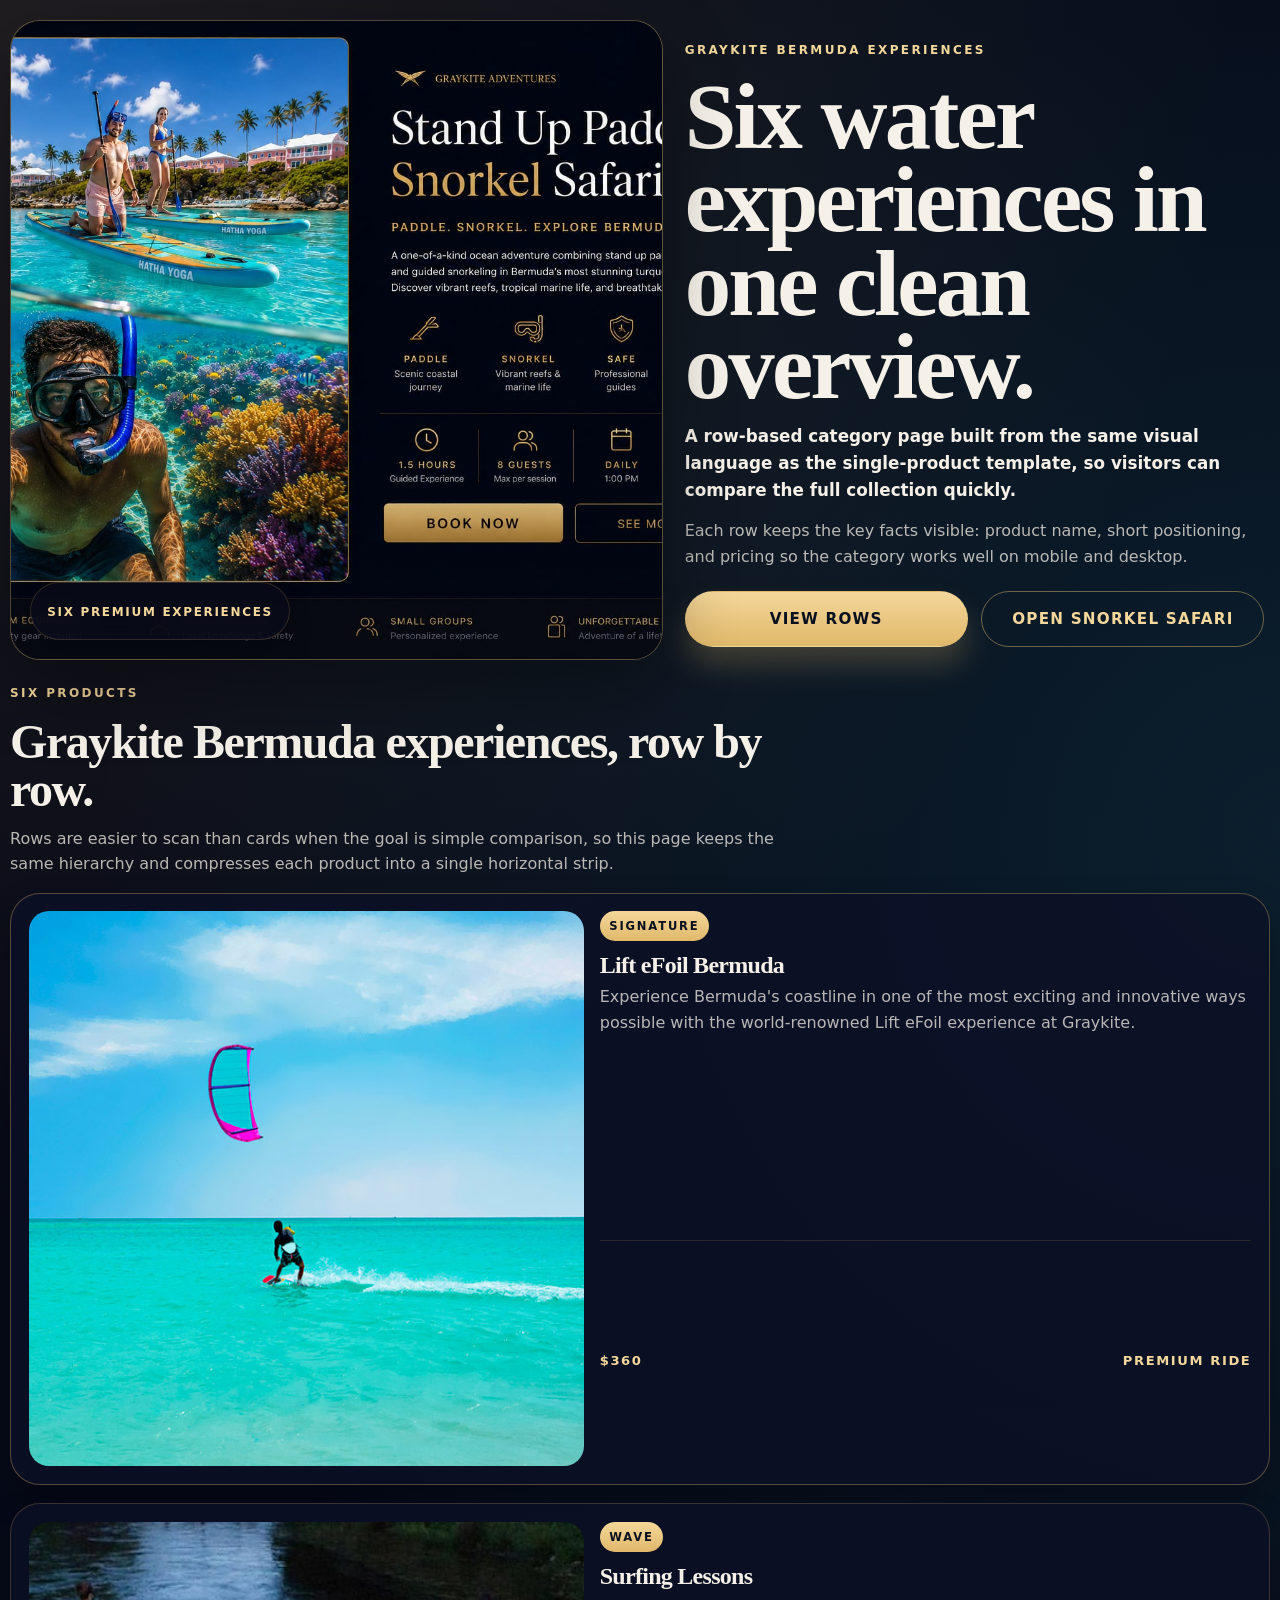
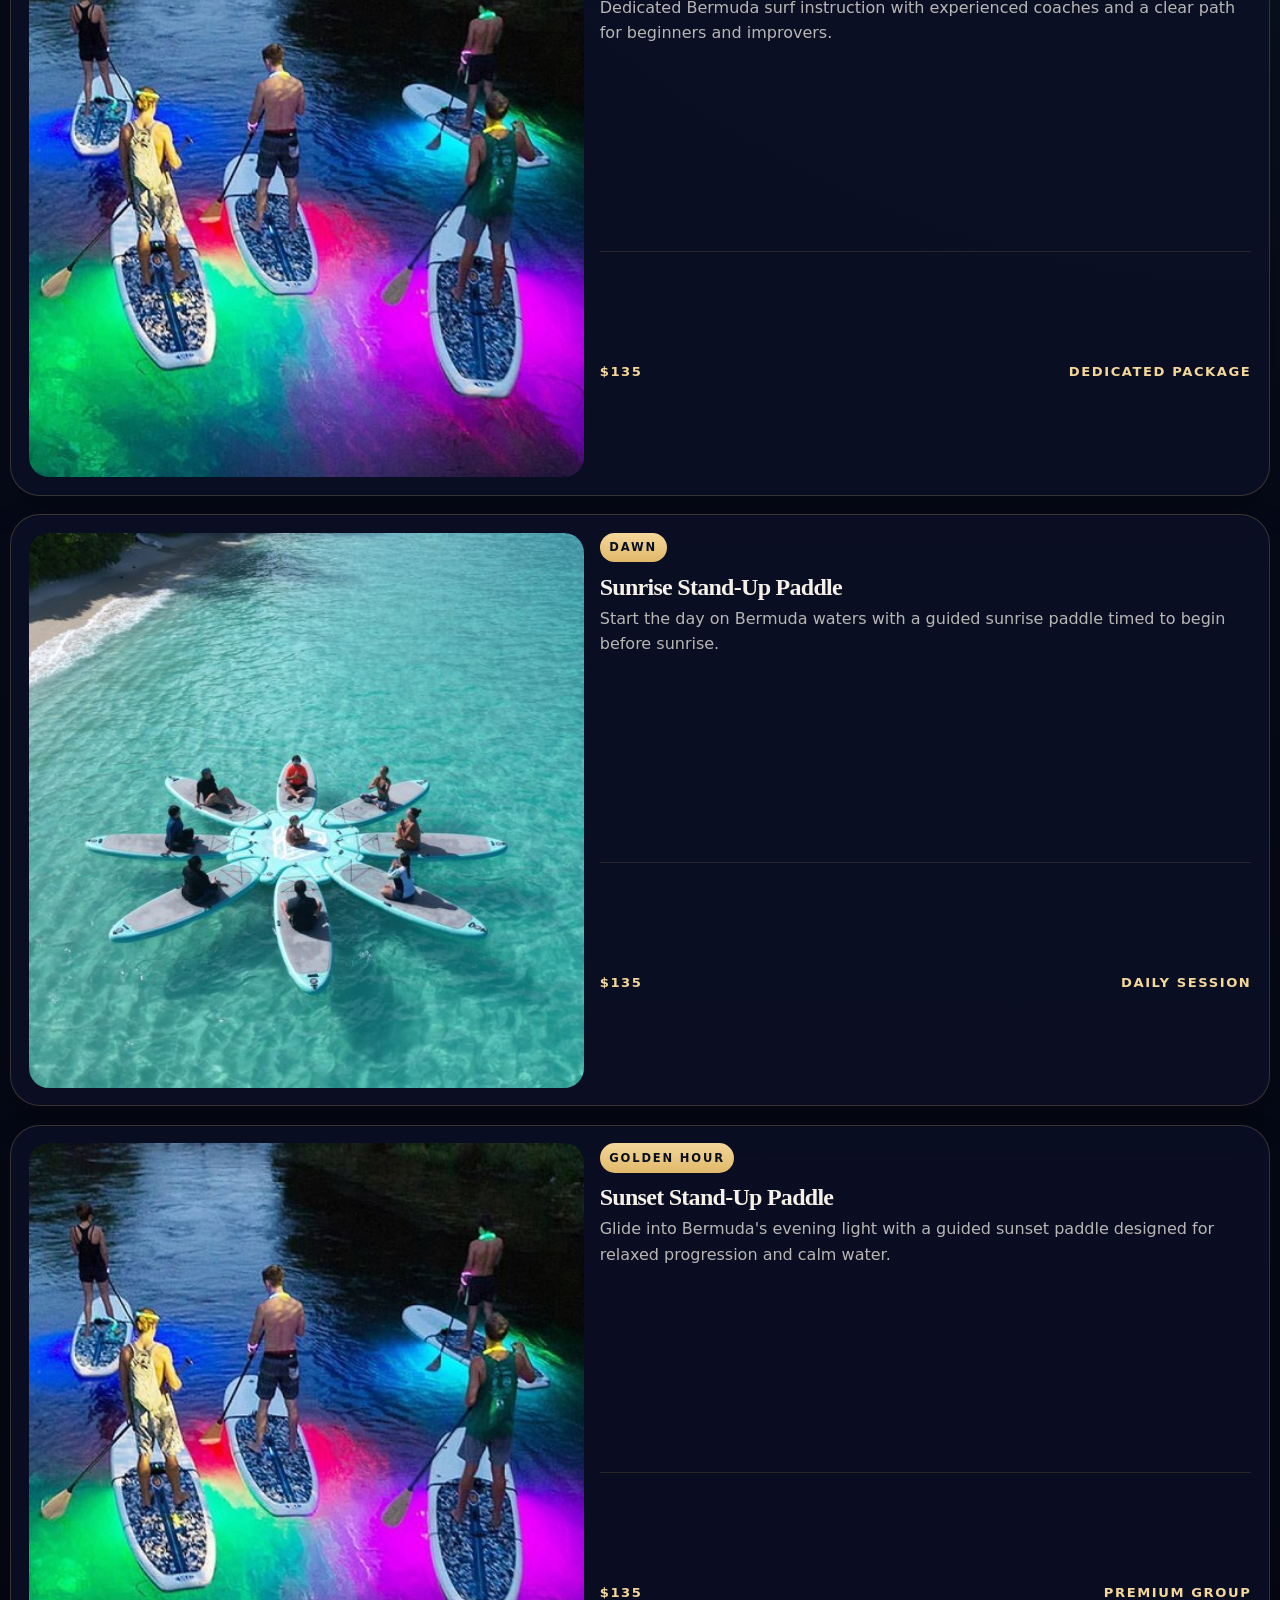
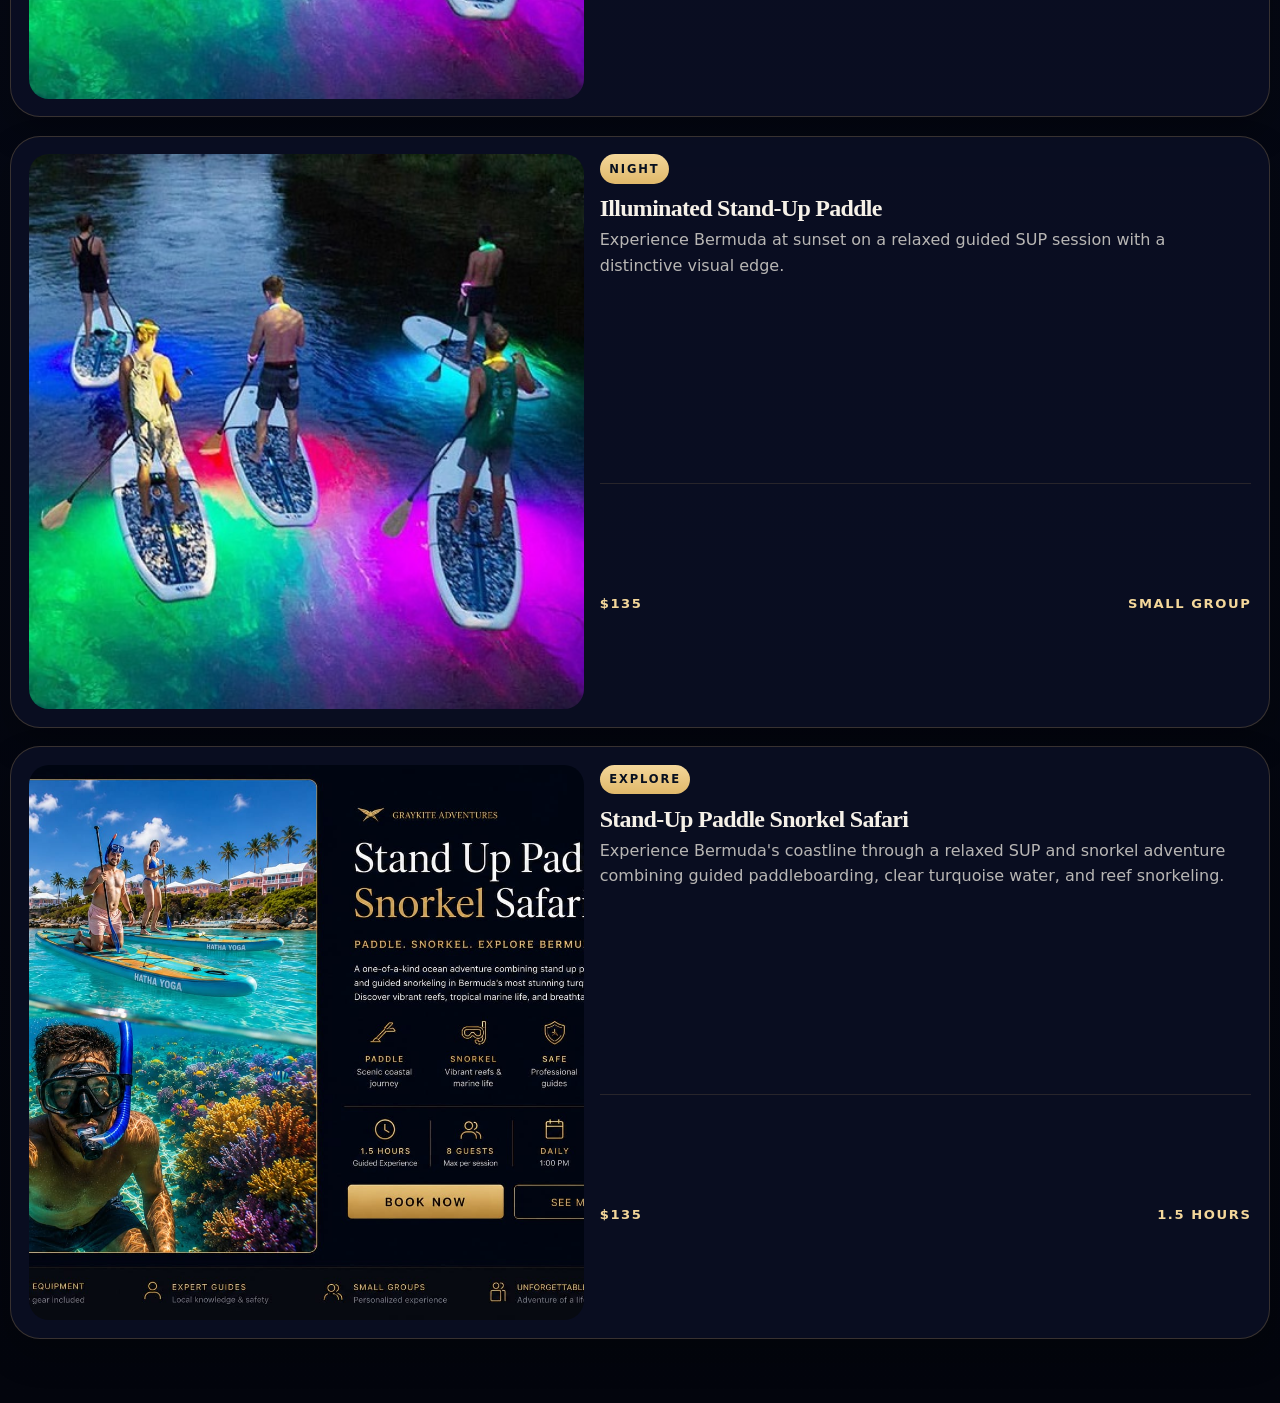
==== experiences.html @ fabe02ef "landing" ====
<!doctype html>
<html lang="en">

<head>
  <meta charset="utf-8">
  <meta name="viewport" content="width=device-width, initial-scale=1">
  <title>Graykite Bermuda Experiences | Premium Water Activities</title>
  <meta name="description" content="Explore the full Graykite Bermuda experiences collection in a clean row-based overview, including Lift eFoil, surfing, paddle sessions, and the snorkel safari.">
  <link rel="canonical" href="https://bermuda.graykite.surf/product-category/experiences/">
  <meta property="og:title" content="Graykite Bermuda Experiences | Premium Water Activities">
  <meta property="og:description" content="A row-based overview of Graykite Bermuda's premium water experiences.">
  <meta property="og:type" content="website">
  <meta property="og:image" content="./photos/template.jpg">
  <meta name="theme-color" content="#050816">
  <link rel="stylesheet" href="./styles.css">
  <script type="application/ld+json">
    {
      "@context": "https://schema.org",
      "@type": "ItemList",
      "name": "Graykite Bermuda Experiences",
      "itemListOrder": "https://schema.org/ItemListOrderAscending",
      "numberOfItems": 6,
      "itemListElement": [
        { "@type": "ListItem", "position": 1, "name": "Lift eFoil Bermuda" },
        { "@type": "ListItem", "position": 2, "name": "Surfing Lessons" },
        { "@type": "ListItem", "position": 3, "name": "Sunrise Stand-Up Paddle" },
        { "@type": "ListItem", "position": 4, "name": "Sunset Stand-Up Paddle" },
        { "@type": "ListItem", "position": 5, "name": "Illuminated Stand-Up Paddle" },
        { "@type": "ListItem", "position": 6, "name": "Stand-Up Paddle Snorkel Safari" }
      ]
    }
  </script>
</head>

<body>
  <main id="main">
    <section class="hero hero--overview">
      <div class="page-shell hero__grid">
        <div class="hero__visual" aria-hidden="true">
          <img src="./photos/template.jpg" alt="" loading="eager" decoding="async">
          <div class="hero__badge">
            <span class="hero__badge-label">Six premium experiences</span>
          </div>
        </div>

        <div class="hero__content">
          <p class="eyebrow">Graykite Bermuda Experiences</p>
          <h1>Six water experiences in one clean overview.</h1>
          <p class="hero__lede">
            A row-based category page built from the same visual language as the single-product template, so visitors can compare the full collection quickly.
          </p>
          <p class="hero__copy">
            Each row keeps the key facts visible: product name, short positioning, and pricing so the category works well on mobile and desktop.
          </p>
          <div class="actions">
            <a class="button button--primary" href="#experiences">View rows</a>
            <a class="button button--secondary" href="index.html">Open snorkel safari</a>
          </div>
        </div>
      </div>
    </section>

    <section class="section section--rows" id="experiences" aria-labelledby="rows-heading">
      <div class="page-shell">
        <div class="section-heading">
          <p class="eyebrow">Six products</p>
          <h2 id="rows-heading">Graykite Bermuda experiences, row by row.</h2>
          <p>Rows are easier to scan than cards when the goal is simple comparison, so this page keeps the same hierarchy and compresses each product into a single horizontal strip.</p>
        </div>

        <div class="row-list">
          <article class="experience-row experience-row--feature">
            <a class="experience-row__media" href="lift-efoil-bermuda.html" aria-label="Lift eFoil Bermuda">
              <img src="./photos/1000059914.jpg" alt="Rider on a Lift eFoil board above clear Bermuda water" loading="lazy" decoding="async">
            </a>
            <div class="experience-row__body">
              <div class="experience-row__top">
                <span class="experience-row__badge">Signature</span>
                <h3>Lift eFoil Bermuda</h3>
                <p>Experience Bermuda's coastline in one of the most exciting and innovative ways possible with the world-renowned Lift eFoil experience at Graykite.</p>
              </div>
              <div class="experience-row__meta">
                <span>$360</span>
                <span>Premium ride</span>
              </div>
            </div>
          </article>

          <article class="experience-row">
            <a class="experience-row__media" href="surfing-lessons.html" aria-label="Surfing Lessons">
              <img src="./photos/1000059887.jpg" alt="Bermuda water scene at sunset" loading="lazy" decoding="async">
            </a>
            <div class="experience-row__body">
              <div class="experience-row__top">
                <span class="experience-row__badge">Wave</span>
                <h3>Surfing Lessons</h3>
                <p>Dedicated Bermuda surf instruction with experienced coaches and a clear path for beginners and improvers.</p>
              </div>
              <div class="experience-row__meta">
                <span>$135</span>
                <span>Dedicated package</span>
              </div>
            </div>
          </article>

          <article class="experience-row">
            <a class="experience-row__media" href="sunrise-stand-up-paddle.html" aria-label="Sunrise Stand-Up Paddle">
              <img src="./photos/1000057119.jpg" alt="Quiet early-morning water suitable for paddleboarding" loading="lazy" decoding="async">
            </a>
            <div class="experience-row__body">
              <div class="experience-row__top">
                <span class="experience-row__badge">Dawn</span>
                <h3>Sunrise Stand-Up Paddle</h3>
                <p>Start the day on Bermuda waters with a guided sunrise paddle timed to begin before sunrise.</p>
              </div>
              <div class="experience-row__meta">
                <span>$135</span>
                <span>Daily session</span>
              </div>
            </div>
          </article>

          <article class="experience-row">
            <a class="experience-row__media" href="sunset-stand-up-paddle.html" aria-label="Sunset Stand-Up Paddle">
              <img src="./photos/paddle-yoga.jpg" alt="Calm Bermuda water at dusk" loading="lazy" decoding="async">
            </a>
            <div class="experience-row__body">
              <div class="experience-row__top">
                <span class="experience-row__badge">Golden hour</span>
                <h3>Sunset Stand-Up Paddle</h3>
                <p>Glide into Bermuda's evening light with a guided sunset paddle designed for relaxed progression and calm water.</p>
              </div>
              <div class="experience-row__meta">
                <span>$135</span>
                <span>Premium group</span>
              </div>
            </div>
          </article>

          <article class="experience-row">
            <a class="experience-row__media" href="illuminated-stand-up-paddle.html" aria-label="Illuminated Stand-Up Paddle">
              <img src="./photos/1000059887.jpg" alt="Paddleboards on vivid water at dusk" loading="lazy" decoding="async">
            </a>
            <div class="experience-row__body">
              <div class="experience-row__top">
                <span class="experience-row__badge">Night</span>
                <h3>Illuminated Stand-Up Paddle</h3>
                <p>Experience Bermuda at sunset on a relaxed guided SUP session with a distinctive visual edge.</p>
              </div>
              <div class="experience-row__meta">
                <span>$135</span>
                <span>Small group</span>
              </div>
            </div>
          </article>

          <article class="experience-row">
            <a class="experience-row__media" href="index.html" aria-label="Stand Up Paddle Snorkel Safari">
              <img src="./photos/template.jpg" alt="Stand Up Paddle Snorkel Safari promo image" loading="lazy" decoding="async">
            </a>
            <div class="experience-row__body">
              <div class="experience-row__top">
                <span class="experience-row__badge">Explore</span>
                <h3>Stand-Up Paddle Snorkel Safari</h3>
                <p>Experience Bermuda's coastline through a relaxed SUP and snorkel adventure combining guided paddleboarding, clear turquoise water, and reef snorkeling.</p>
              </div>
              <div class="experience-row__meta">
                <span>$135</span>
                <span>1.5 hours</span>
              </div>
            </div>
          </article>
        </div>
      </div>
    </section>
  </main>
</body>

</html>
---- styles.css ----
:root {
  --bg: #050816;
  --bg-soft: #0a1024;
  --surface: rgba(11, 17, 38, 0.88);
  --surface-strong: #111832;
  --ink: #f6f1e8;
  --muted: rgba(246, 241, 232, 0.74);
  --gold: #e0b86a;
  --gold-strong: #f4d79a;
  --gold-deep: #9b7734;
  --line: rgba(224, 184, 106, 0.22);
  --shadow: 0 28px 70px rgba(0, 0, 0, 0.35);
  --shadow-soft: 0 16px 34px rgba(0, 0, 0, 0.24);
  --radius-xl: 30px;
  --radius-lg: 22px;
  --radius-md: 18px;
  --content-max: 1320px;
}

* {
  box-sizing: border-box;
}

html {
  scroll-behavior: smooth;
}

body {
  margin: 0;
  color: var(--ink);
  background:
    radial-gradient(circle at top left, rgba(224, 184, 106, 0.12), transparent 26%),
    radial-gradient(circle at right 18%, rgba(55, 189, 204, 0.12), transparent 30%),
    linear-gradient(180deg, #050816 0%, #060a18 45%, #03050d 100%);
  font-family: "Avenir Next", "Segoe UI", "Trebuchet MS", system-ui, sans-serif;
  line-height: 1.6;
  text-rendering: optimizeLegibility;
  -webkit-font-smoothing: antialiased;
}

img {
  display: block;
  max-width: 100%;
}

a {
  color: inherit;
}

p,
h1,
h2,
h3 {
  margin-top: 0;
}

.skip-link {
  position: absolute;
  left: 1rem;
  top: -4rem;
  z-index: 30;
  padding: 0.85rem 1rem;
  color: #0b1022;
  background: var(--gold-strong);
  border-radius: 999px;
  text-decoration: none;
}

.skip-link:focus {
  top: 1rem;
}

.page-shell {
  width: min(100% - 1.25rem, var(--content-max));
  margin: 0 auto;
}

.topbar {
  position: sticky;
  top: 0;
  z-index: 20;
  backdrop-filter: blur(18px);
  background: rgba(5, 8, 22, 0.72);
  border-bottom: 1px solid rgba(224, 184, 106, 0.14);
}

.topbar__inner {
  display: flex;
  align-items: center;
  justify-content: space-between;
  gap: 1rem;
  min-height: 4.5rem;
}

.brand {
  display: inline-flex;
  align-items: center;
  gap: 0.8rem;
  color: var(--gold-strong);
  font-size: 0.78rem;
  font-weight: 800;
  letter-spacing: 0.16em;
  text-transform: uppercase;
}

.brand__mark {
  display: grid;
  place-items: center;
  width: 2rem;
  height: 2rem;
  color: #050816;
  background: linear-gradient(180deg, var(--gold-strong), var(--gold));
  border-radius: 50%;
  box-shadow: 0 12px 24px rgba(224, 184, 106, 0.28);
}

.nav {
  display: flex;
  align-items: center;
  gap: 1rem;
  flex-wrap: wrap;
}

.nav a {
  color: rgba(246, 241, 232, 0.78);
  font-size: 0.85rem;
  font-weight: 700;
  letter-spacing: 0.08em;
  text-decoration: none;
  text-transform: uppercase;
}

.nav a:hover,
.nav a:focus-visible {
  color: var(--gold-strong);
}

.hero {
  padding: 1rem 0 0;
}

.hero__grid {
  display: grid;
  gap: 1rem;
}

.hero__visual {
  position: relative;
  overflow: hidden;
  min-height: 31rem;
  border: 1px solid rgba(224, 184, 106, 0.3);
  border-radius: var(--radius-xl);
  box-shadow: var(--shadow);
  background:
    linear-gradient(145deg, rgba(224, 184, 106, 0.18), rgba(255, 255, 255, 0.02)),
    #080d1c;
}

.hero__visual::after {
  content: "";
  position: absolute;
  inset: 0;
  background: linear-gradient(180deg, transparent 52%, rgba(5, 8, 22, 0.2) 100%);
  pointer-events: none;
}

.hero__visual img {
  position: absolute;
  inset: 0;
  width: 100%;
  height: 100%;
  object-fit: cover;
}

.hero__badge {
  position: absolute;
  left: 1.2rem;
  bottom: 1.2rem;
  z-index: 1;
  padding: 0.95rem 1rem;
  color: var(--gold-strong);
  background: rgba(9, 11, 25, 0.8);
  border: 1px solid rgba(224, 184, 106, 0.18);
  border-radius: 999px;
  backdrop-filter: blur(14px);
  box-shadow: 0 16px 24px rgba(0, 0, 0, 0.2);
}

.hero__badge-label {
  font-size: 0.75rem;
  font-weight: 800;
  letter-spacing: 0.14em;
  text-transform: uppercase;
}

.hero__content {
  padding: 0.5rem 0.15rem 0;
}

.eyebrow {
  margin: 0 0 0.9rem;
  color: var(--gold-strong);
  font-size: 0.75rem;
  font-weight: 800;
  letter-spacing: 0.2em;
  text-transform: uppercase;
}

h1,
h2,
h3 {
  font-family: "Cormorant Garamond", "Iowan Old Style", Georgia, serif;
  letter-spacing: -0.03em;
}

h1 {
  margin-bottom: 0.9rem;
  font-size: clamp(3rem, 8vw, 5.8rem);
  line-height: 0.9;
}

h1 span {
  color: var(--gold-strong);
}

h2 {
  margin-bottom: 0.75rem;
  font-size: clamp(1.9rem, 4.7vw, 3rem);
  line-height: 1;
}

h3 {
  margin-bottom: 0.35rem;
  font-size: clamp(1.18rem, 2vw, 1.5rem);
  line-height: 1.1;
}

.hero__lede {
  max-width: 45rem;
  margin-bottom: 0.9rem;
  color: var(--ink);
  font-size: 1.05rem;
  font-weight: 650;
}

.hero__copy {
  max-width: 42rem;
  margin-bottom: 1.35rem;
  color: var(--muted);
}

.feature-grid {
  display: grid;
  grid-template-columns: repeat(2, minmax(0, 1fr));
  gap: 0.8rem;
  margin-bottom: 1rem;
}

.feature {
  padding: 1rem;
  background: rgba(12, 17, 39, 0.76);
  border: 1px solid var(--line);
  border-radius: var(--radius-md);
  box-shadow: var(--shadow-soft);
}

.feature__icon,
.stat__icon {
  width: 1.15rem;
  height: 1.15rem;
  color: var(--gold);
}

.feature h2 {
  margin: 0.68rem 0 0.28rem;
  font-family: "Avenir Next", "Segoe UI", system-ui, sans-serif;
  font-size: 0.9rem;
  font-weight: 800;
  letter-spacing: 0.14em;
  text-transform: uppercase;
}

.feature p {
  margin: 0;
  color: var(--muted);
  font-size: 0.94rem;
}

.stats-row {
  display: grid;
  grid-template-columns: repeat(2, minmax(0, 1fr));
  gap: 0.8rem;
  margin-bottom: 1.2rem;
}

.stat {
  display: grid;
  gap: 0.25rem;
  padding: 1rem;
  background: rgba(12, 17, 39, 0.76);
  border: 1px solid var(--line);
  border-radius: var(--radius-md);
  box-shadow: var(--shadow-soft);
}

.stat__value {
  color: var(--gold-strong);
  font-size: 0.96rem;
  font-weight: 800;
  letter-spacing: 0.06em;
  text-transform: uppercase;
}

.stat__label {
  color: var(--muted);
  font-size: 0.93rem;
}

.actions {
  display: grid;
  gap: 0.85rem;
}

.button {
  display: inline-flex;
  align-items: center;
  justify-content: center;
  min-height: 3.15rem;
  padding: 0.92rem 1.2rem;
  border: 1px solid transparent;
  border-radius: 999px;
  font-size: 0.95rem;
  font-weight: 800;
  letter-spacing: 0.08em;
  text-align: center;
  text-decoration: none;
  text-transform: uppercase;
  transition: transform 160ms ease, box-shadow 160ms ease, background-color 160ms ease, border-color 160ms ease;
}

.button:hover {
  transform: translateY(-1px);
}

.button:active {
  transform: translateY(1px);
}

.button:focus-visible,
a:focus-visible {
  outline: 3px solid rgba(224, 184, 106, 0.34);
  outline-offset: 3px;
}

.button--primary {
  color: #08101f;
  background: linear-gradient(180deg, var(--gold-strong), var(--gold));
  box-shadow: 0 18px 30px rgba(224, 184, 106, 0.24);
}

.button--secondary {
  color: var(--gold-strong);
  background: transparent;
  border-color: rgba(224, 184, 106, 0.48);
}

.section {
  padding: 1.25rem 0 0;
}

.section-heading {
  max-width: 48rem;
  margin-bottom: 1rem;
}

.section-heading p:not(.eyebrow) {
  color: var(--muted);
}

.summary-grid {
  display: grid;
  gap: 0.9rem;
}

.summary-card {
  padding: 1.1rem;
  background: rgba(12, 17, 39, 0.72);
  border: 1px solid var(--line);
  border-radius: var(--radius-lg);
  box-shadow: var(--shadow-soft);
}

.summary-card__eyebrow {
  margin: 0 0 0.7rem;
  color: var(--gold-strong);
  font-size: 0.73rem;
  font-weight: 800;
  letter-spacing: 0.18em;
  text-transform: uppercase;
}

.summary-card p:last-child {
  color: var(--muted);
  margin-bottom: 0;
}

.section--strip {
  padding-bottom: 4rem;
}

.hero--overview {
  padding-top: 1rem;
}

.section--rows {
  padding-top: 1.5rem;
  padding-bottom: 4rem;
}

.row-list {
  display: grid;
  gap: 1rem;
}

.experience-row {
  display: grid;
  gap: 1rem;
  padding: 1rem;
  background: rgba(12, 17, 39, 0.76);
  border: 1px solid var(--line);
  border-radius: var(--radius-xl);
  box-shadow: var(--shadow-soft);
}

.experience-row--feature {
  border-color: rgba(224, 184, 106, 0.34);
}

.experience-row__media {
  display: block;
  overflow: hidden;
  border-radius: calc(var(--radius-lg) - 2px);
  background: #08101f;
}

.experience-row__media img {
  width: 100%;
  aspect-ratio: 1.25 / 0.85;
  object-fit: cover;
  transition: transform 260ms ease;
}

.experience-row__media:hover img {
  transform: scale(1.03);
}

.experience-row__body {
  display: grid;
  gap: 0.9rem;
}

.experience-row__badge {
  display: inline-flex;
  width: fit-content;
  margin-bottom: 0.7rem;
  padding: 0.35rem 0.6rem;
  color: #08101f;
  background: linear-gradient(180deg, var(--gold-strong), var(--gold));
  border-radius: 999px;
  font-size: 0.72rem;
  font-weight: 800;
  letter-spacing: 0.16em;
  text-transform: uppercase;
}

.experience-row__top p {
  color: var(--muted);
  margin-bottom: 0;
}

.experience-row__meta {
  display: flex;
  align-items: center;
  justify-content: space-between;
  gap: 1rem;
  padding-top: 0.85rem;
  border-top: 1px solid rgba(224, 184, 106, 0.14);
  color: var(--gold-strong);
  font-size: 0.82rem;
  font-weight: 800;
  letter-spacing: 0.12em;
  text-transform: uppercase;
}

.strip {
  display: flex;
  flex-direction: column;
  gap: 1rem;
  padding: 1.1rem;
  background:
    linear-gradient(135deg, rgba(224, 184, 106, 0.12), rgba(255, 255, 255, 0.02)),
    rgba(12, 17, 39, 0.76);
  border: 1px solid rgba(224, 184, 106, 0.18);
  border-radius: var(--radius-xl);
  box-shadow: var(--shadow);
}

.strip p {
  max-width: 40rem;
  color: var(--muted);
}

@media (min-width: 780px) {
  .hero {
    padding-top: 1.25rem;
  }

  .hero__grid {
    grid-template-columns: 1.05fr 0.95fr;
    align-items: stretch;
  }

  .hero__visual {
    min-height: 40rem;
  }

  .hero__content {
    align-self: center;
    padding: 0.5rem 0.35rem 0;
  }

  .actions {
    grid-template-columns: repeat(2, minmax(0, 1fr));
    max-width: 42rem;
  }

  .summary-grid {
    grid-template-columns: repeat(3, minmax(0, 1fr));
  }

  .experience-row {
    grid-template-columns: minmax(280px, 0.92fr) minmax(0, 1.08fr);
    align-items: stretch;
    padding: 1.1rem;
  }

  .experience-row__media img {
    aspect-ratio: 1 / 1;
    min-height: 100%;
  }

  .strip {
    flex-direction: row;
    align-items: center;
    justify-content: space-between;
    gap: 2rem;
    padding: 1.4rem 1.5rem;
  }

  .strip > div:first-child {
    max-width: 54rem;
  }
}

@media (min-width: 1080px) {
  .feature-grid {
    grid-template-columns: repeat(4, minmax(0, 1fr));
  }

  .stats-row {
    grid-template-columns: repeat(4, minmax(0, 1fr));
  }

  .row-list {
    gap: 1.15rem;
  }
}

@media (max-width: 779px) {
  .topbar__inner {
    padding: 0.5rem 0;
    align-items: flex-start;
    flex-direction: column;
  }

  .nav {
    gap: 0.75rem 1rem;
  }

  .nav a {
    font-size: 0.78rem;
  }

  h1 {
    font-size: clamp(2.6rem, 15vw, 4.5rem);
  }
}
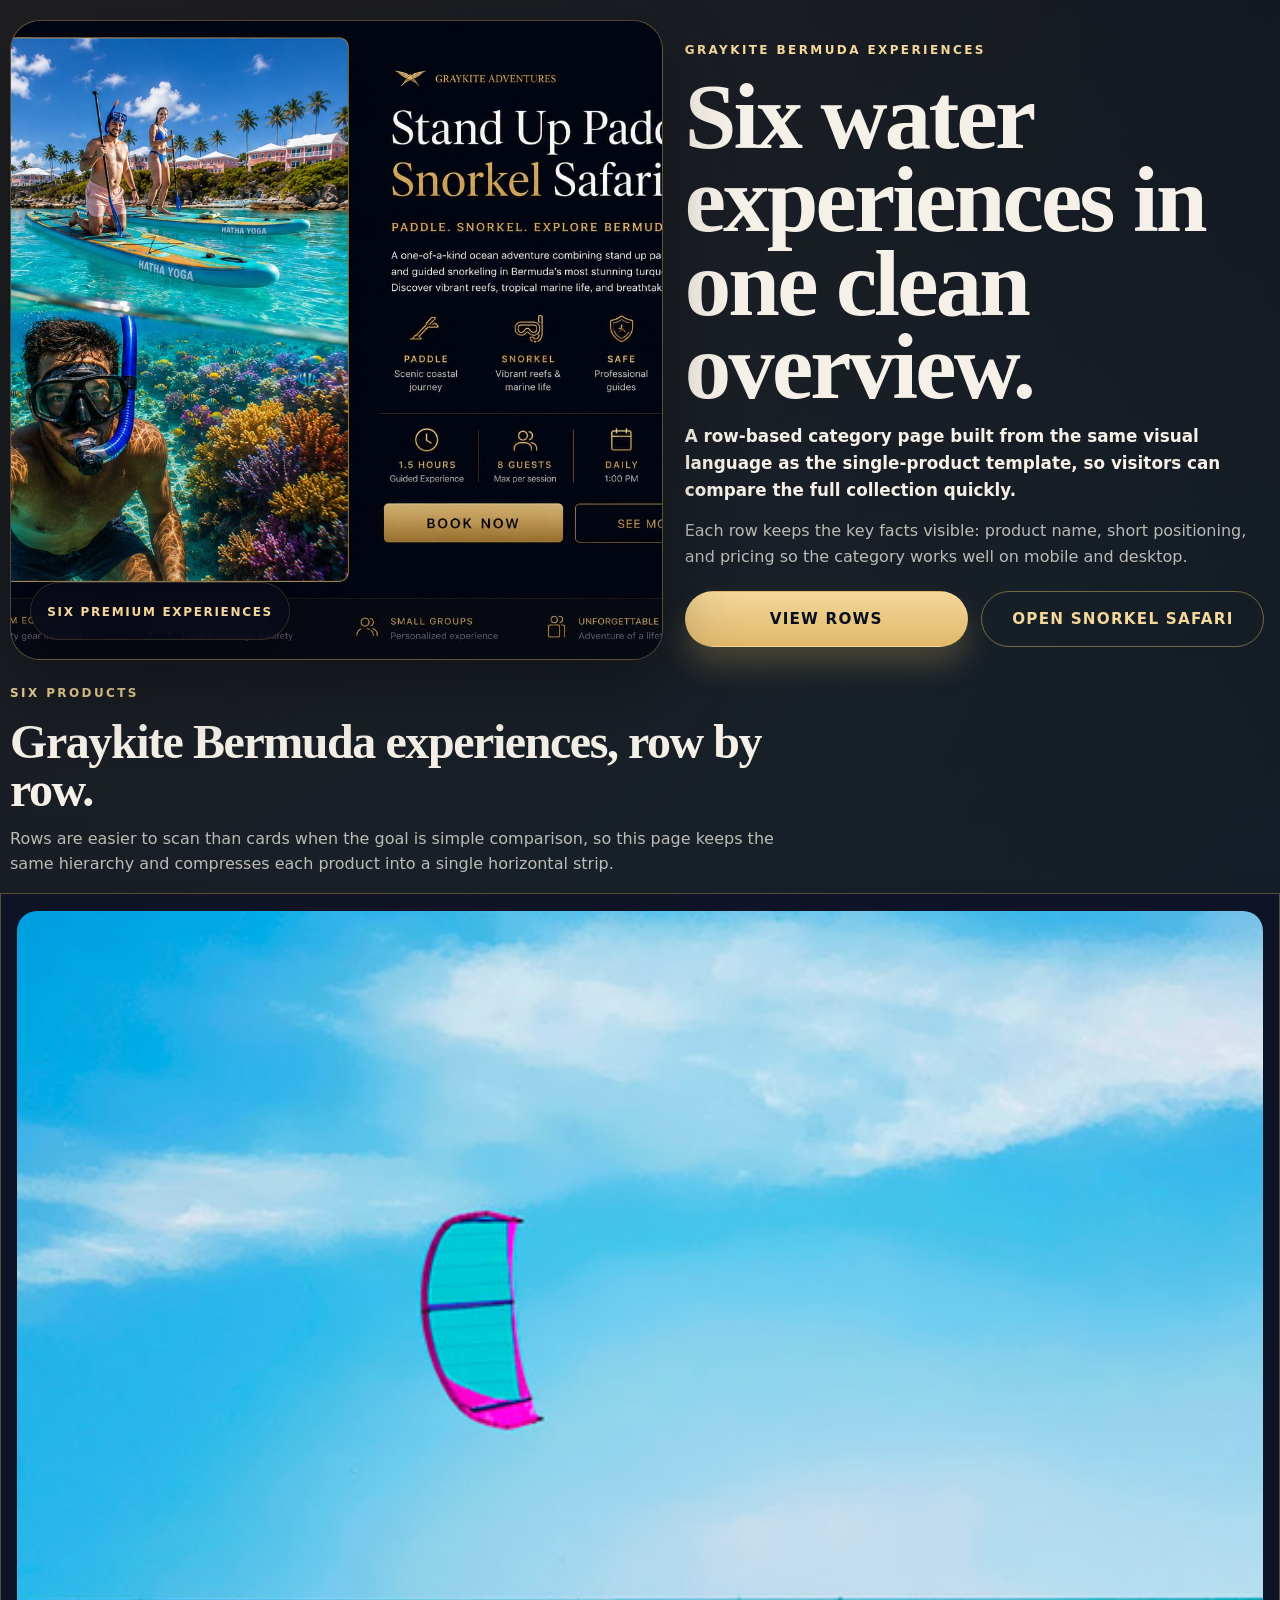
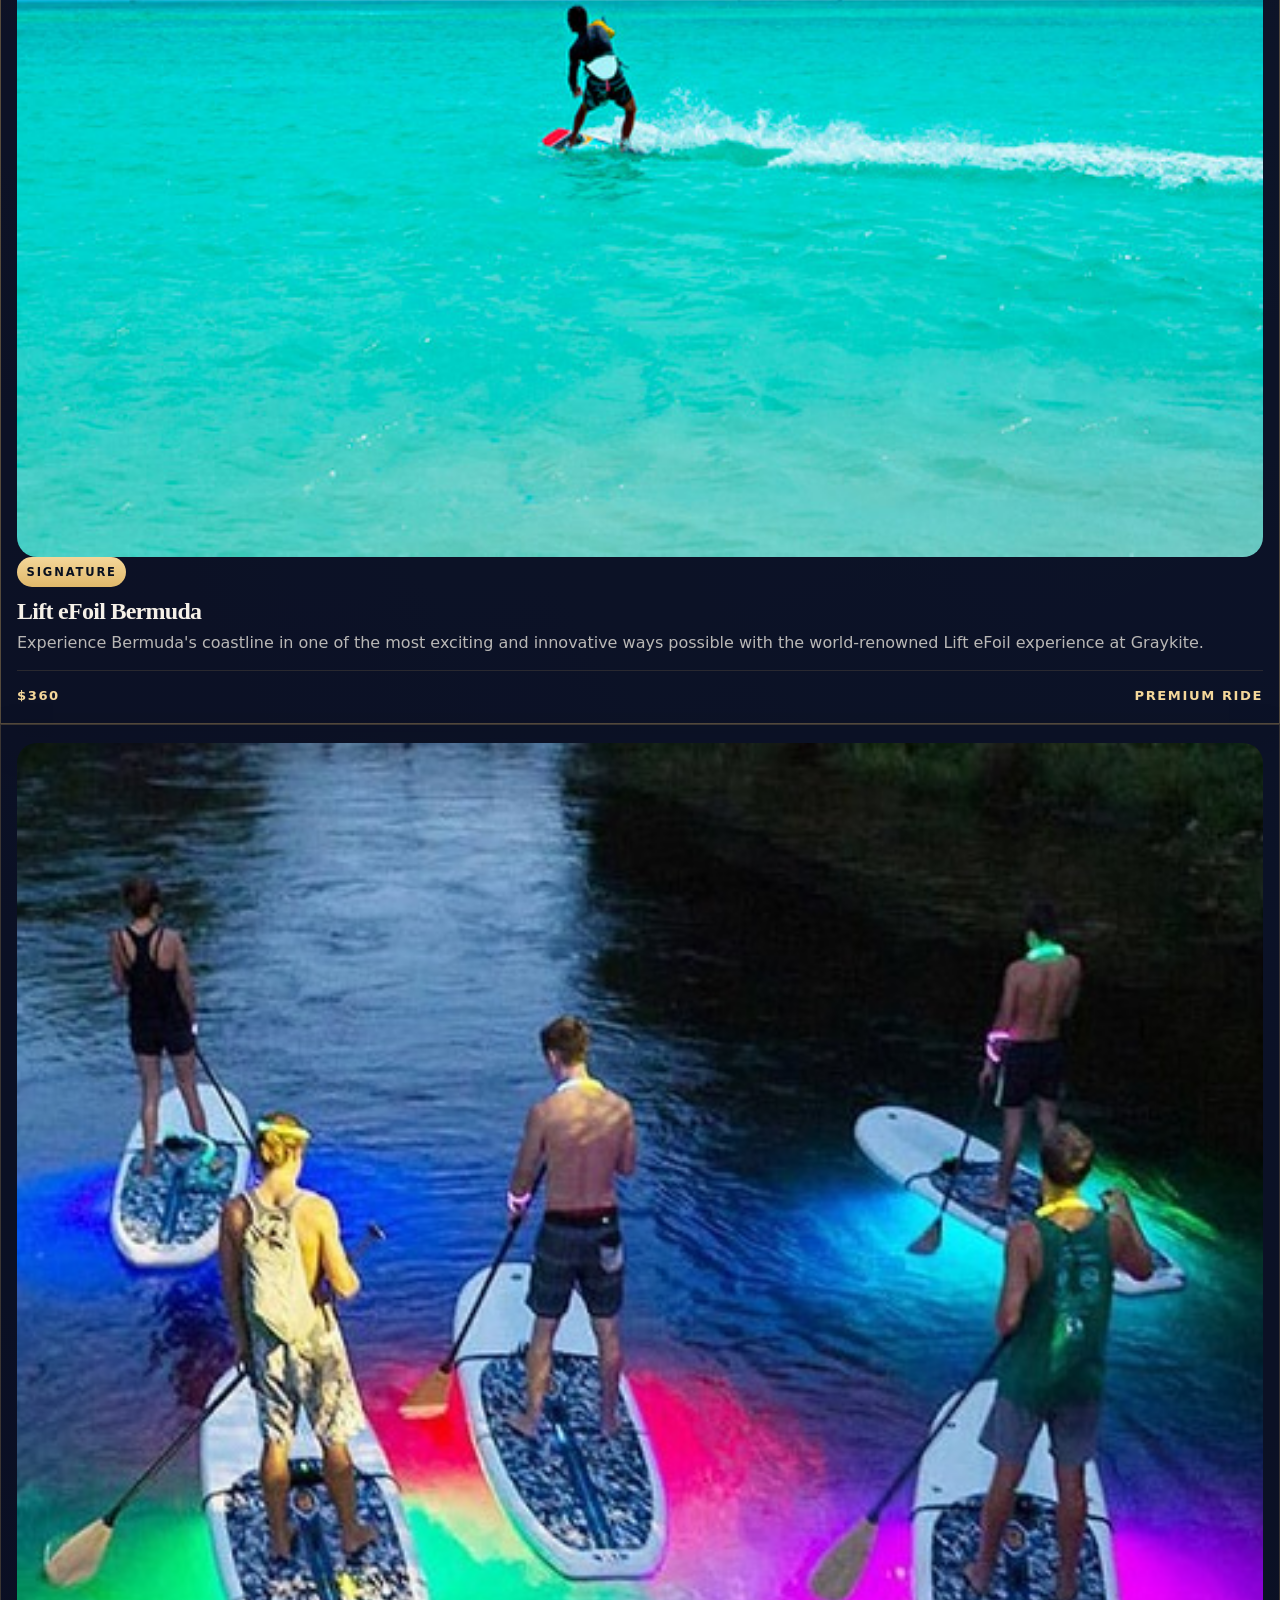
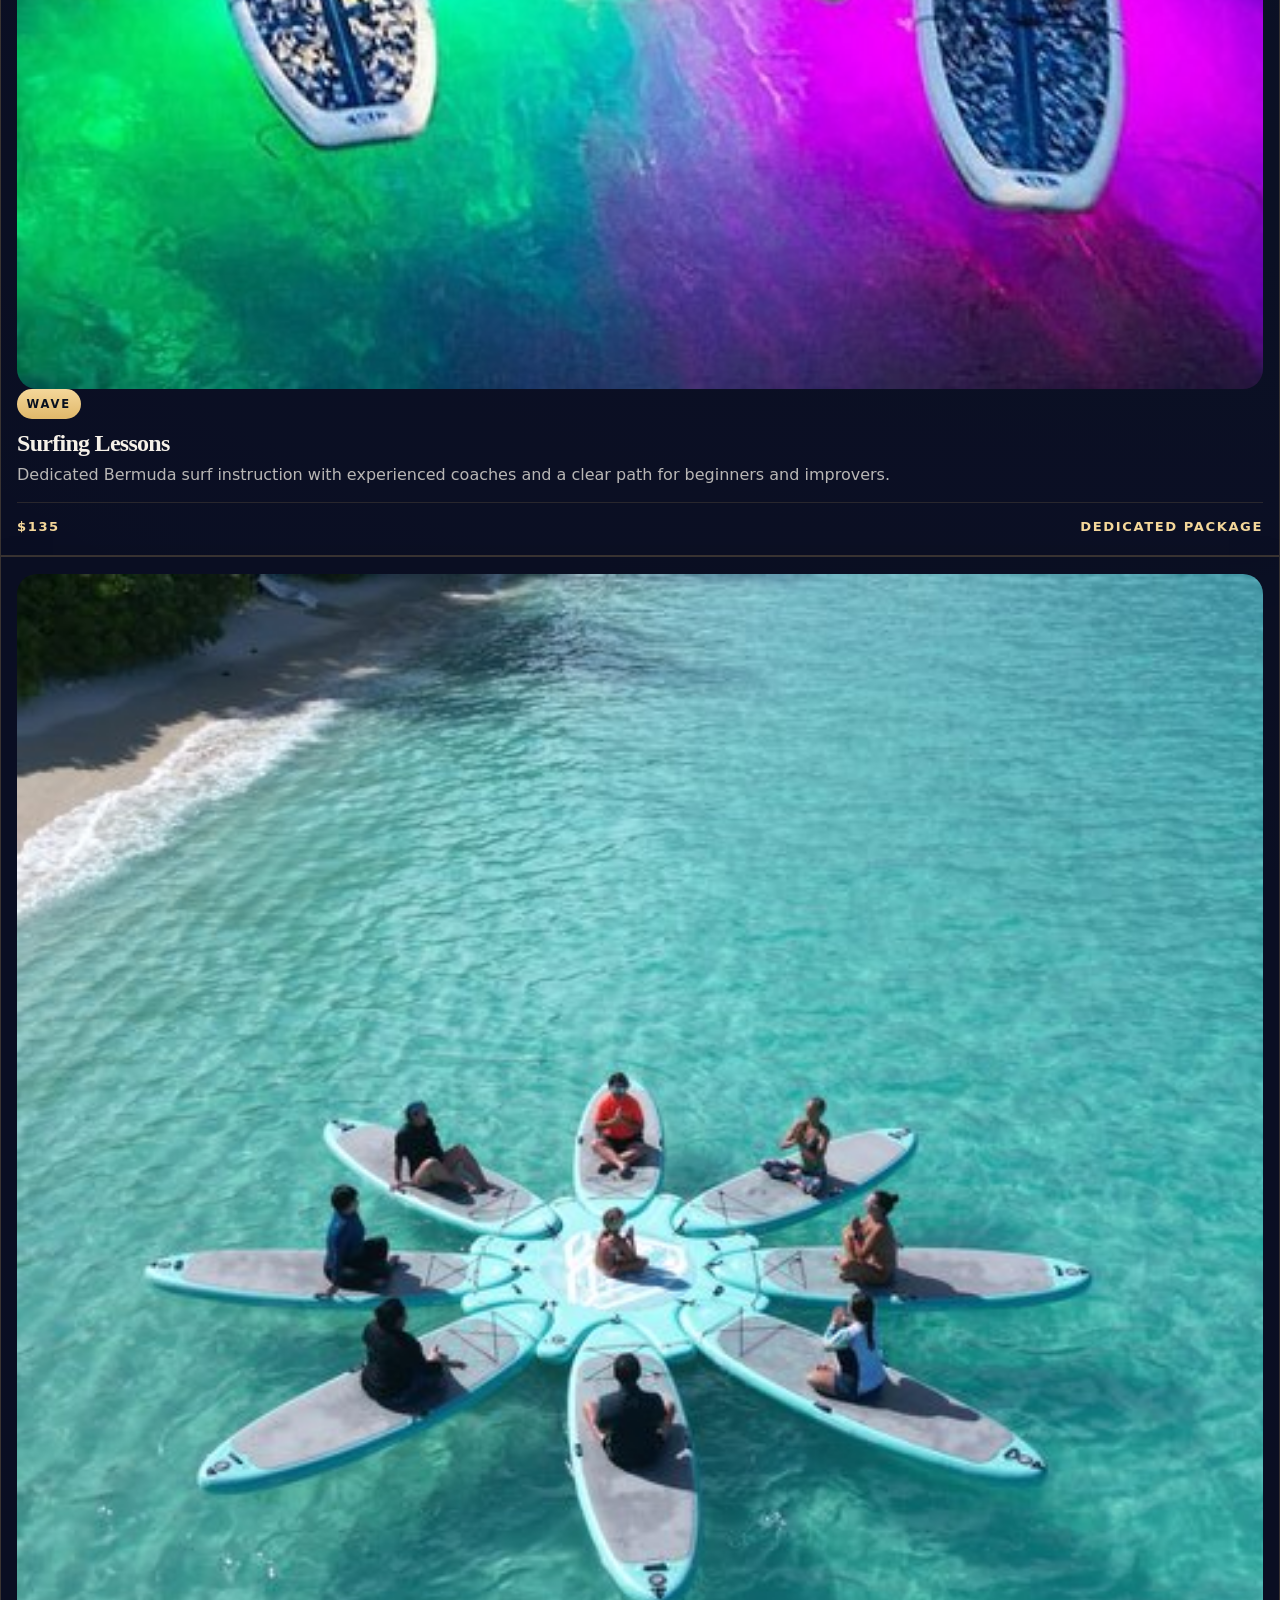
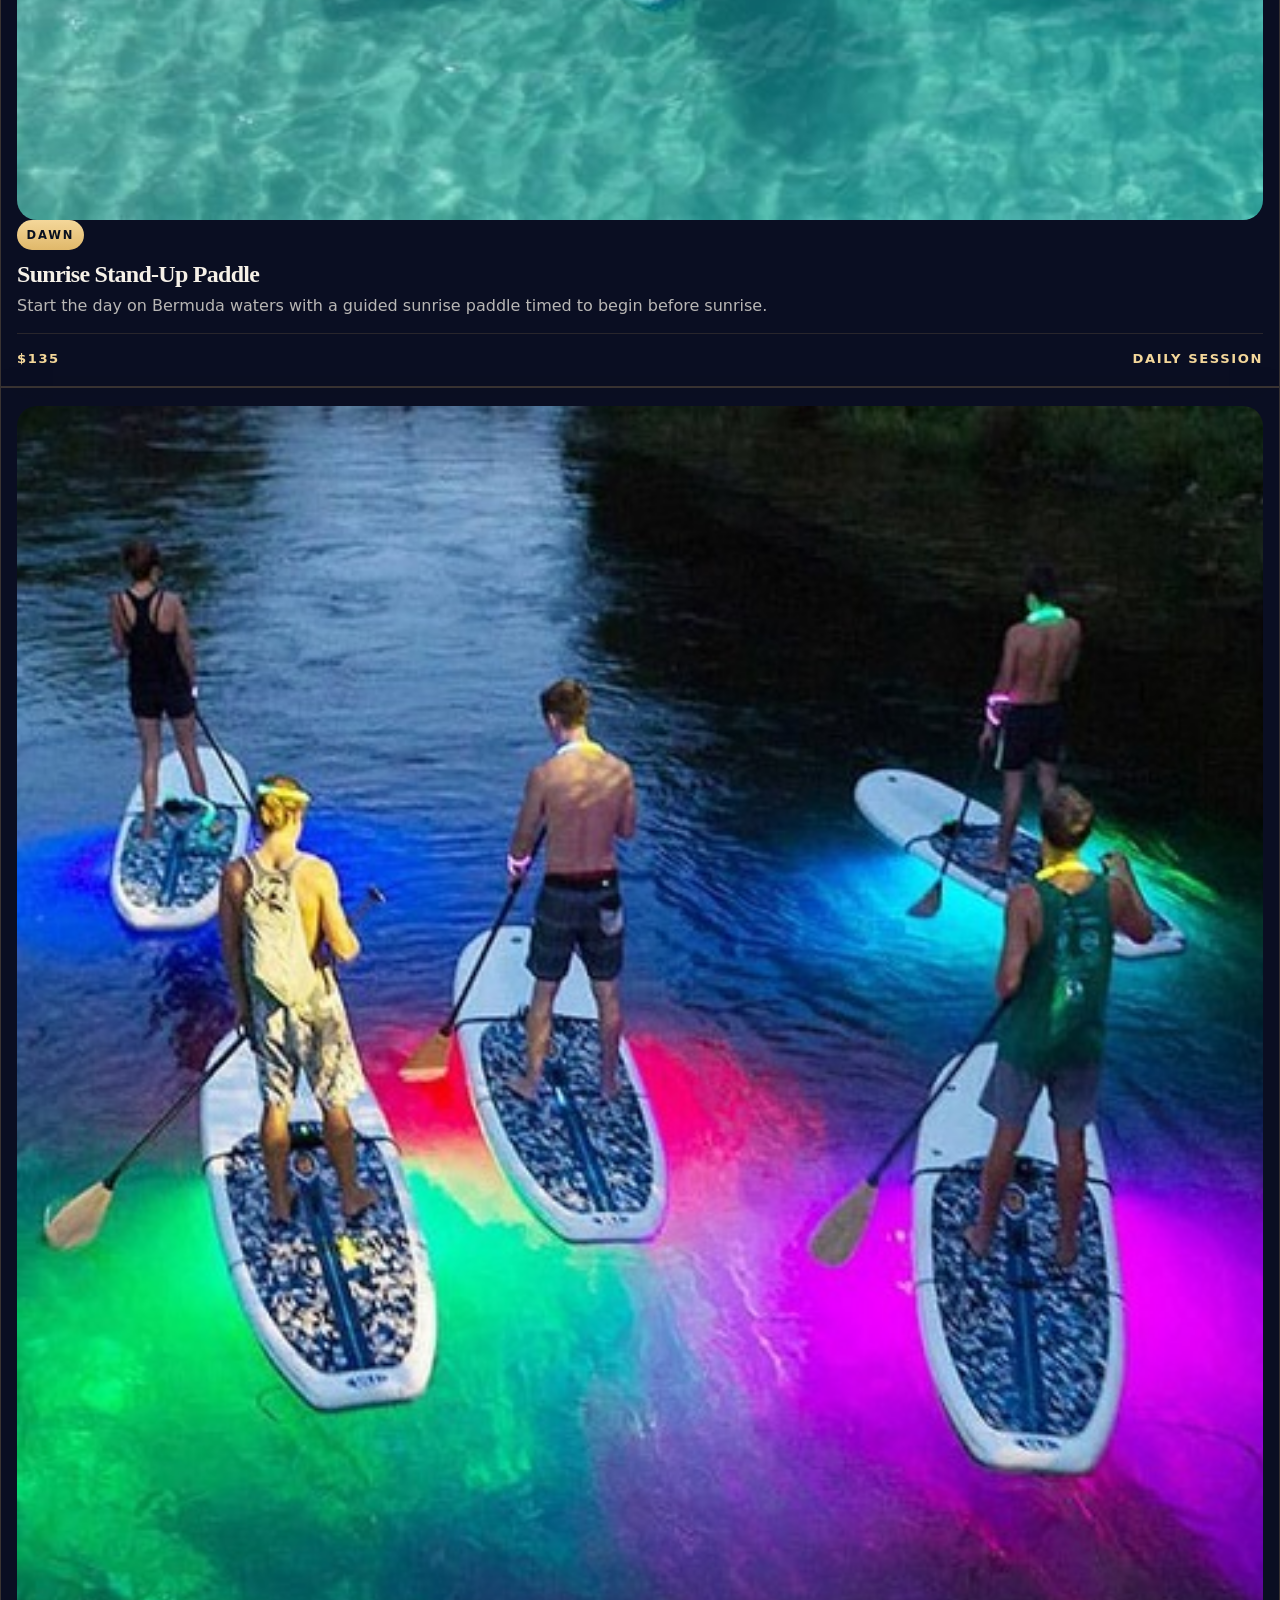
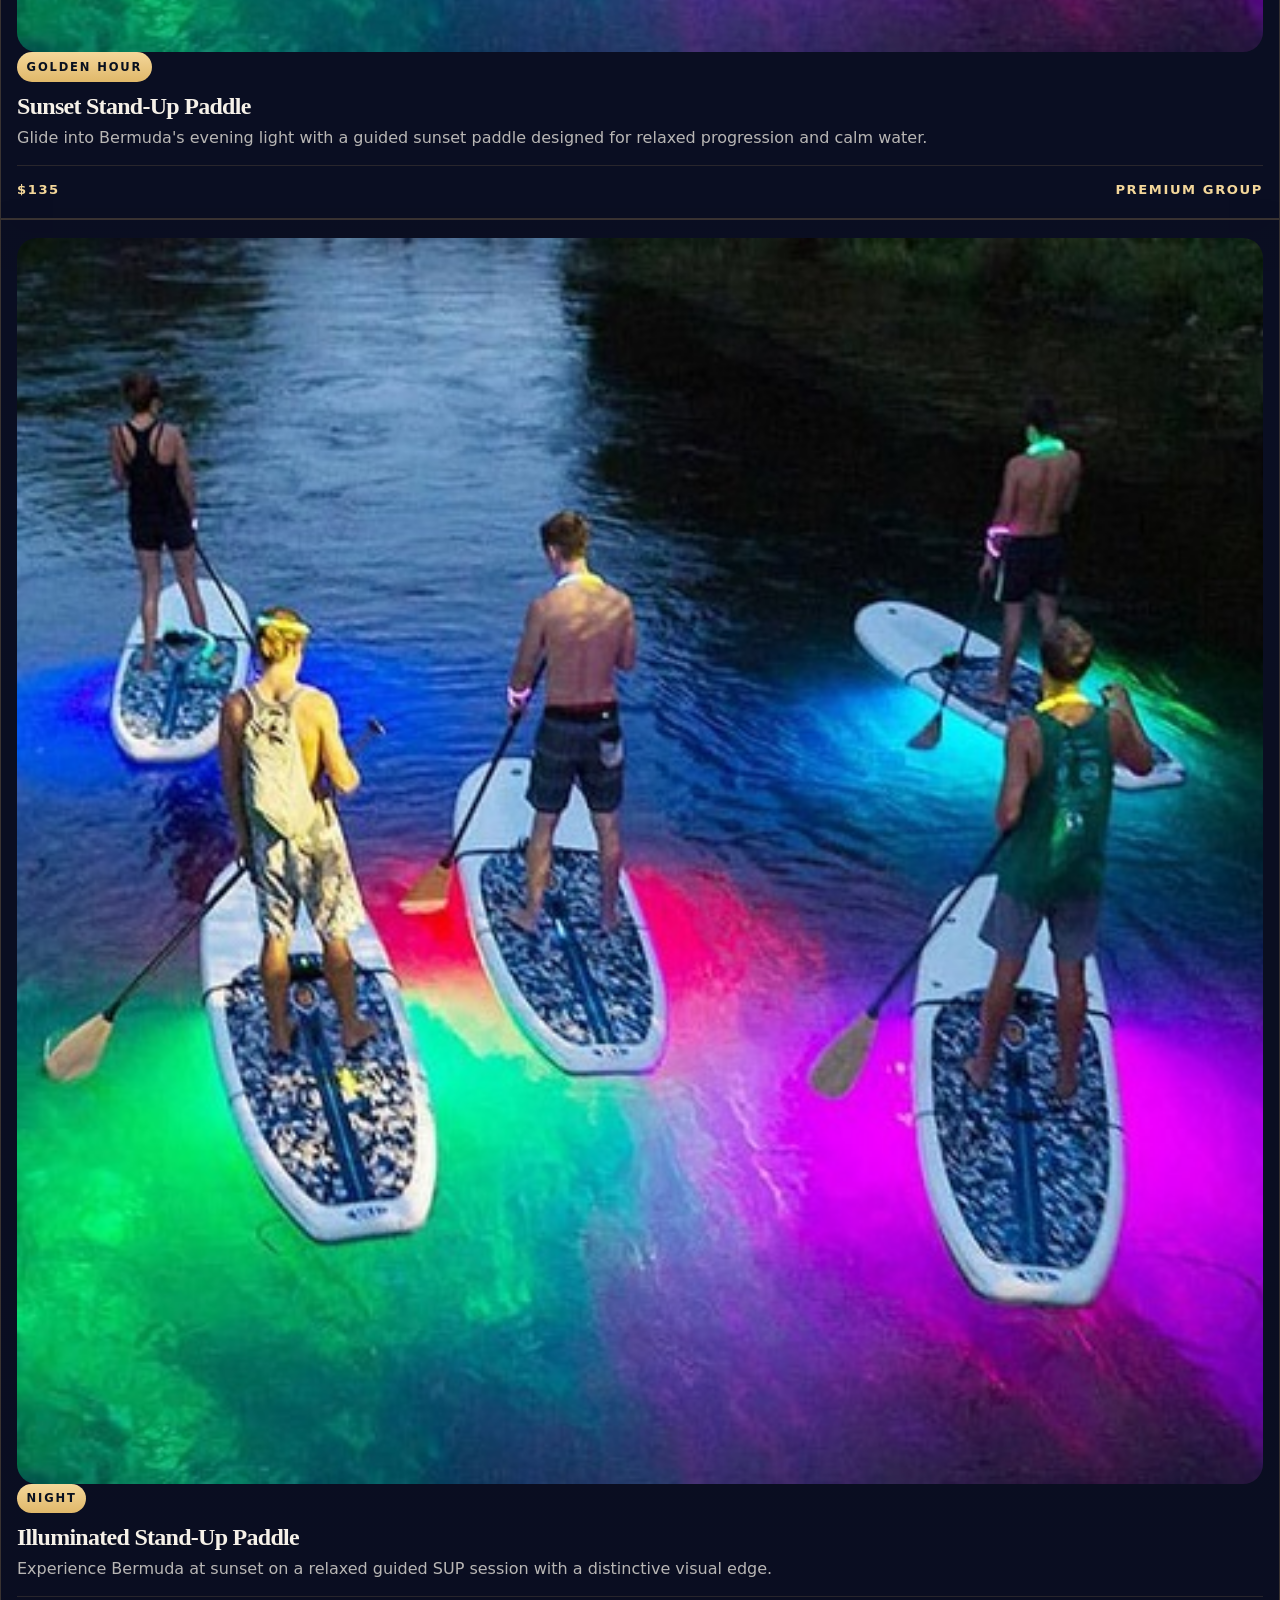
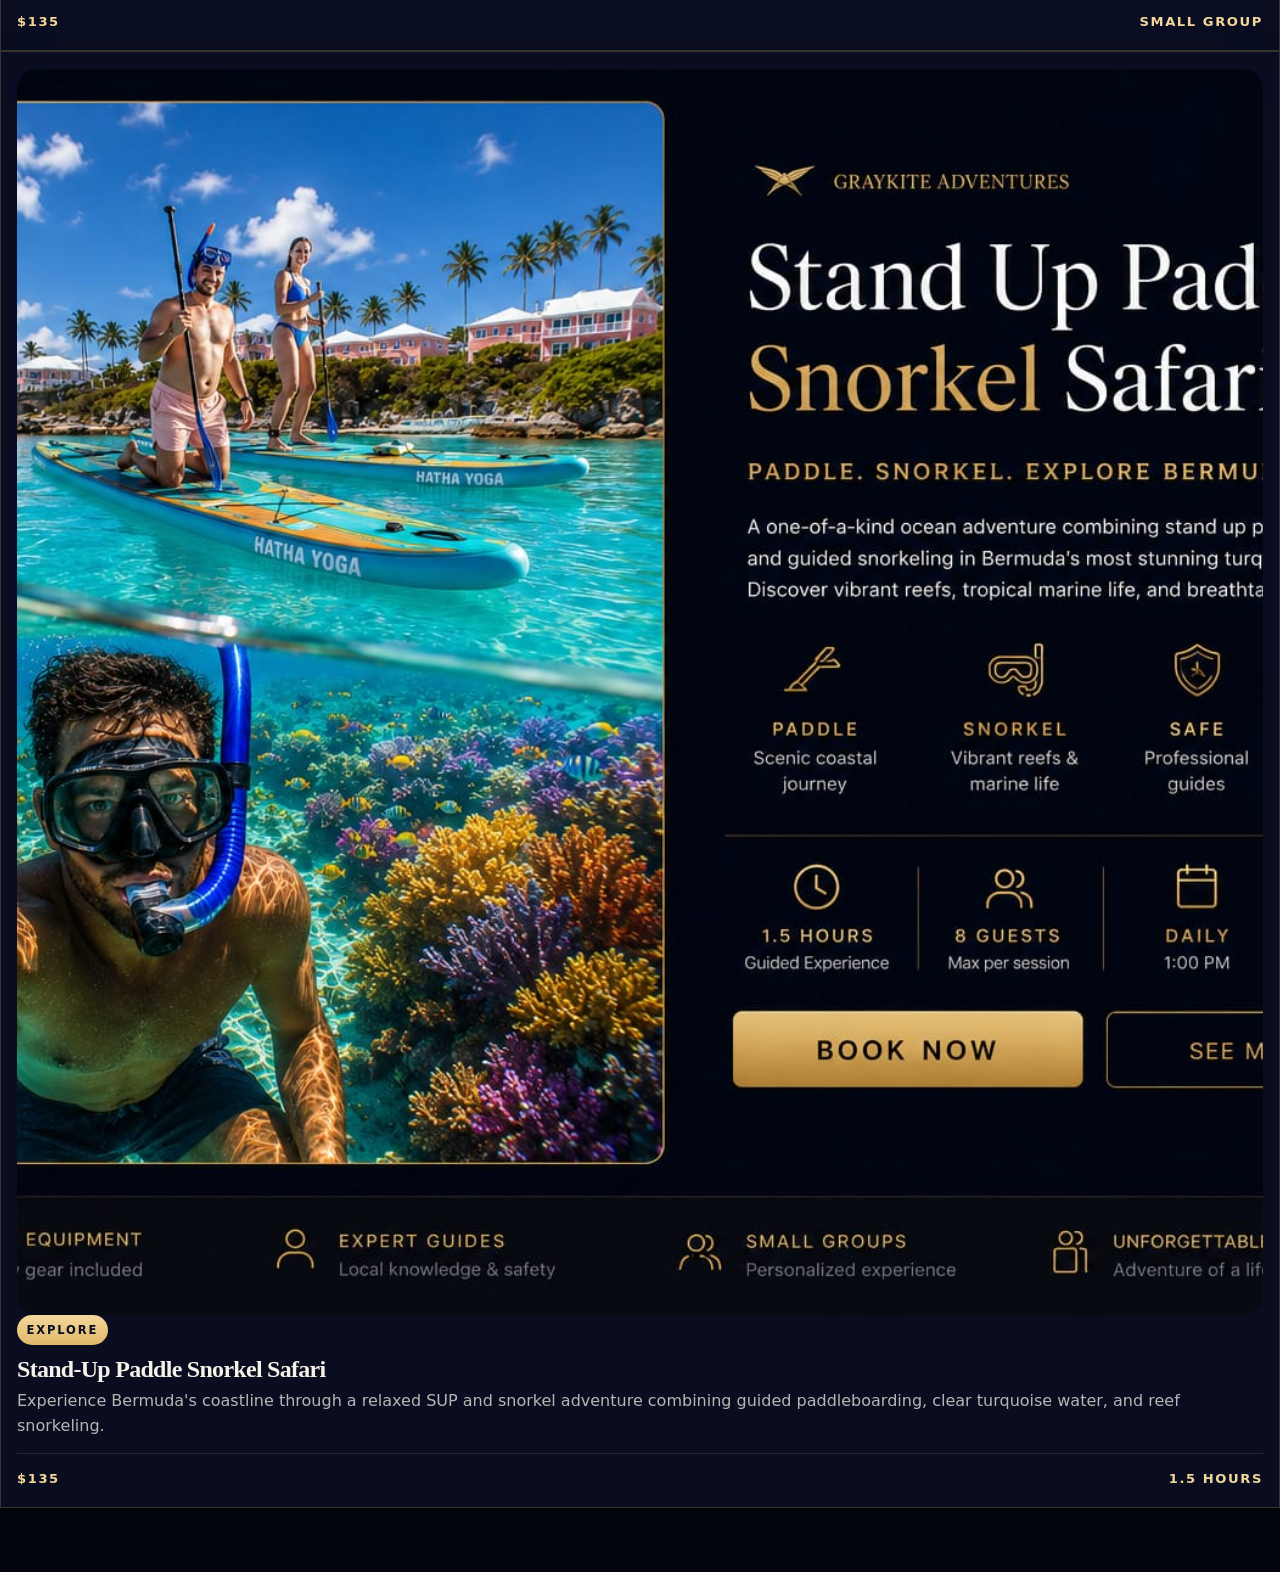
==== commit fa9aced7: "landing" ====
--- a/experiences.html
+++ b/experiences.html
@@ -54,7 +54,7 @@
           </p>
           <div class="actions">
             <a class="button button--primary" href="#experiences">View rows</a>
-            <a class="button button--secondary" href="index.html">Open snorkel safari</a>
+            <a class="button button--secondary" href="sup-snorkel.html">Open snorkel safari</a>
           </div>
         </div>
       </div>
@@ -155,7 +155,7 @@
           </article>
 
           <article class="experience-row">
-            <a class="experience-row__media" href="index.html" aria-label="Stand Up Paddle Snorkel Safari">
+            <a class="experience-row__media" href="sup-snorkel.html" aria-label="Stand Up Paddle Snorkel Safari">
               <img src="./photos/template.jpg" alt="Stand Up Paddle Snorkel Safari promo image" loading="lazy" decoding="async">
             </a>
             <div class="experience-row__body">
--- a/styles.css
+++ b/styles.css
@@ -419,17 +419,23 @@
 
 .row-list {
   display: grid;
-  gap: 1rem;
+  gap: 0;
 }
 
 .experience-row {
-  display: grid;
-  gap: 1rem;
-  padding: 1rem;
+  display: block;
+  width: 100vw;
+  margin-left: calc(50% - 50vw);
+  padding: 1rem max(1rem, calc((100vw - min(100vw, var(--content-max))) / 2 + 1rem));
   background: rgba(12, 17, 39, 0.76);
   border: 1px solid var(--line);
-  border-radius: var(--radius-xl);
+  border-radius: 0;
   box-shadow: var(--shadow-soft);
+}
+
+.experience-row__inner {
+  display: grid;
+  gap: 1rem;
 }
 
 .experience-row--feature {
@@ -539,9 +545,13 @@
   }
 
   .experience-row {
+    padding-top: 1.1rem;
+    padding-bottom: 1.1rem;
+  }
+
+  .experience-row__inner {
     grid-template-columns: minmax(280px, 0.92fr) minmax(0, 1.08fr);
     align-items: stretch;
-    padding: 1.1rem;
   }
 
   .experience-row__media img {
@@ -572,7 +582,7 @@
   }
 
   .row-list {
-    gap: 1.15rem;
+    gap: 0;
   }
 }
 
